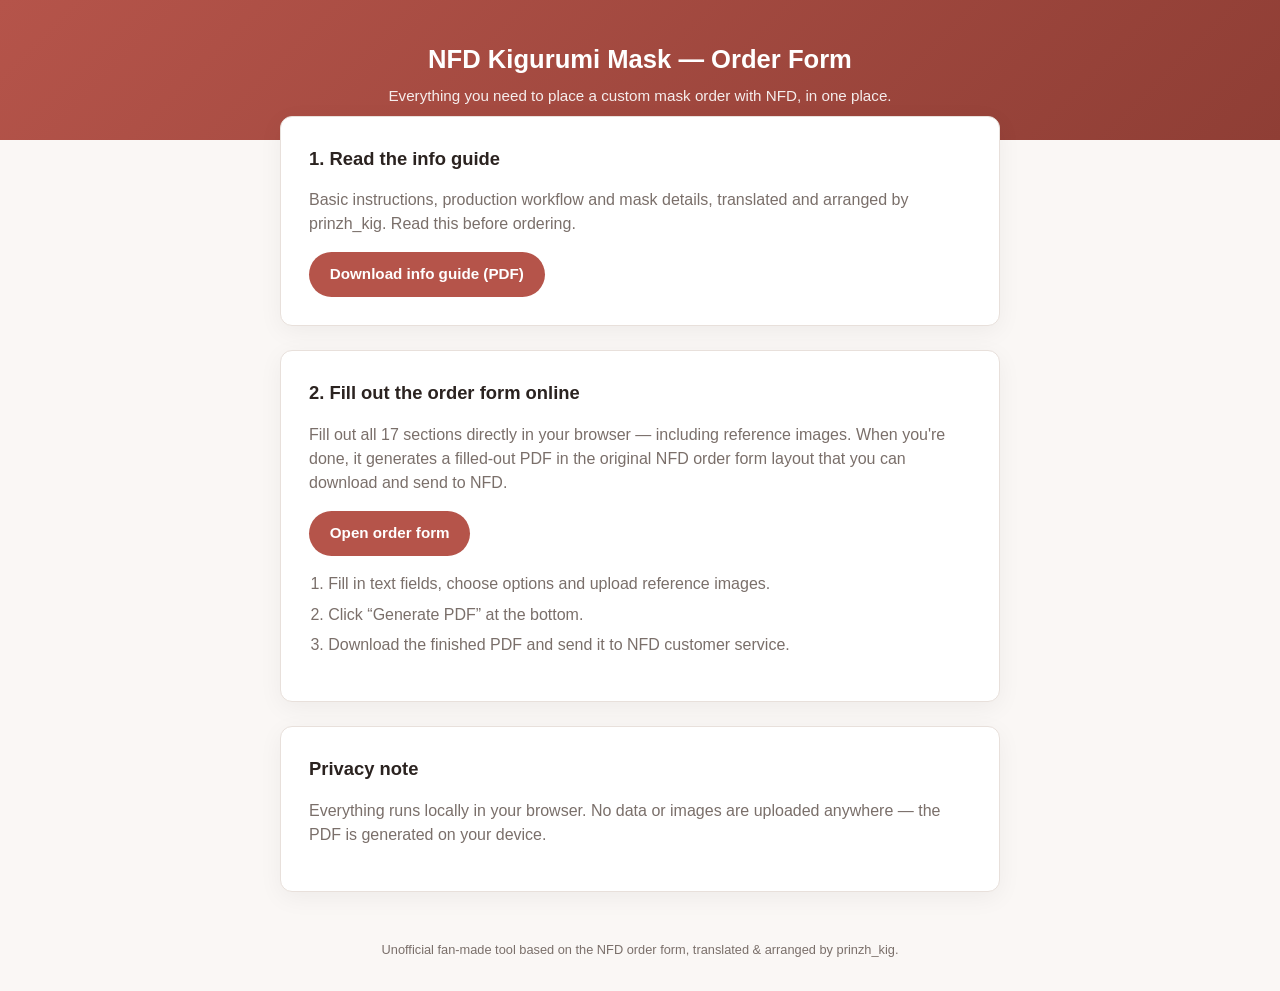
==== index.html @ 514616ec "Add files via upload" ====
<!DOCTYPE html>
<html lang="en">
<head>
<meta charset="UTF-8">
<meta name="viewport" content="width=device-width, initial-scale=1.0">
<title>NFD Kigurumi Mask Order</title>
<link rel="stylesheet" href="style.css">
</head>
<body>
<header class="site-header">
  <h1>NFD Kigurumi Mask &mdash; Order Form</h1>
  <p>Everything you need to place a custom mask order with NFD, in one place.</p>
</header>

<main>
  <div class="card">
    <h2>1. Read the info guide</h2>
    <p>Basic instructions, production workflow and mask details, translated and arranged by prinzh_kig. Read this before ordering.</p>
    <a class="btn" href="NFD-Info-Guide.pdf" download>Download info guide (PDF)</a>
  </div>

  <div class="card">
    <h2>2. Fill out the order form online</h2>
    <p>Fill out all 17 sections directly in your browser &mdash; including reference images. When you're done, it generates a filled-out PDF in the original NFD order form layout that you can download and send to NFD.</p>
    <a class="btn" href="order-form.html">Open order form</a>
    <ol class="steps" style="margin-top:1rem;">
      <li>Fill in text fields, choose options and upload reference images.</li>
      <li>Click &ldquo;Generate PDF&rdquo; at the bottom.</li>
      <li>Download the finished PDF and send it to NFD customer service.</li>
    </ol>
  </div>

  <div class="card">
    <h2>Privacy note</h2>
    <p>Everything runs locally in your browser. No data or images are uploaded anywhere &mdash; the PDF is generated on your device.</p>
  </div>
</main>

<footer>
  Unofficial fan-made tool based on the NFD order form, translated &amp; arranged by prinzh_kig.
</footer>
</body>
</html>
---- style.css ----
:root {
  --bg: #faf7f5;
  --card: #ffffff;
  --ink: #2b2320;
  --muted: #7a6f6a;
  --accent: #b5544a;
  --accent-dark: #8f3e35;
  --border: #e8e0db;
  --ok: #3a7d5c;
  --radius: 12px;
}

* { box-sizing: border-box; }

body {
  margin: 0;
  font-family: -apple-system, BlinkMacSystemFont, "Segoe UI", Roboto, Helvetica, Arial, sans-serif;
  background: var(--bg);
  color: var(--ink);
  line-height: 1.5;
}

header.site-header {
  background: linear-gradient(135deg, var(--accent), var(--accent-dark));
  color: #fff;
  padding: 2.5rem 1.5rem 2rem;
  text-align: center;
}

header.site-header h1 {
  margin: 0 0 .4rem;
  font-size: 1.6rem;
}

header.site-header p {
  margin: 0;
  opacity: .9;
  font-size: .95rem;
}

main {
  max-width: 760px;
  margin: -1.5rem auto 3rem;
  padding: 0 1.25rem;
}

.card {
  background: var(--card);
  border: 1px solid var(--border);
  border-radius: var(--radius);
  padding: 1.75rem;
  margin-bottom: 1.5rem;
  box-shadow: 0 6px 24px rgba(0,0,0,.05);
}

.card h2 {
  margin-top: 0;
  font-size: 1.15rem;
}

.card p { color: var(--muted); }

.btn {
  display: inline-flex;
  align-items: center;
  gap: .5rem;
  background: var(--accent);
  color: #fff;
  text-decoration: none;
  padding: .7rem 1.3rem;
  border-radius: 999px;
  font-weight: 600;
  font-size: .95rem;
  border: none;
  cursor: pointer;
  transition: background .15s ease;
}

.btn:hover { background: var(--accent-dark); }

.btn.secondary {
  background: transparent;
  color: var(--accent);
  border: 1.5px solid var(--accent);
}

.btn.secondary:hover { background: #fdf1ef; }

.btn:disabled { opacity: .5; cursor: not-allowed; }

.steps {
  padding-left: 1.2rem;
  color: var(--muted);
}

.steps li { margin-bottom: .4rem; }

footer {
  text-align: center;
  color: var(--muted);
  font-size: .8rem;
  padding-bottom: 2rem;
}

/* ---- form page ---- */

.form-header {
  position: sticky;
  top: 0;
  z-index: 10;
  background: rgba(250,247,245,.92);
  backdrop-filter: blur(6px);
  border-bottom: 1px solid var(--border);
  padding: .8rem 1.25rem;
  display: flex;
  justify-content: space-between;
  align-items: center;
}

.form-header a { color: var(--accent-dark); font-size: .85rem; text-decoration: none; }

fieldset.q {
  border: 1px solid var(--border);
  border-radius: var(--radius);
  padding: 1.1rem 1.3rem 1.3rem;
  margin: 0 0 1.1rem;
  background: var(--card);
}

fieldset.q legend {
  font-weight: 600;
  padding: 0 .4rem;
  font-size: .97rem;
}

.zh { color: var(--muted); font-weight: 400; font-size: .9em; }

.hint {
  color: var(--muted);
  font-size: .85rem;
  margin: -.3rem 0 .7rem;
}

.required-mark { color: var(--accent); font-weight: 700; }

label.opt {
  display: flex;
  align-items: center;
  gap: .55rem;
  padding: .35rem 0;
  cursor: pointer;
  font-size: .95rem;
}

input[type="text"], input[type="number"], input[type="email"] {
  width: 100%;
  padding: .55rem .7rem;
  border: 1px solid var(--border);
  border-radius: 8px;
  font-size: .95rem;
  font-family: inherit;
  background: #fffefe;
}

.num-row {
  display: flex;
  align-items: center;
  gap: .6rem;
  margin-bottom: .55rem;
}
.num-row label { flex: 0 0 230px; font-size: .92rem; }
.num-row input { flex: 1; }
.num-row .unit { color: var(--muted); font-size: .85rem; width: 2rem; }

.file-drop {
  border: 1.5px dashed var(--border);
  border-radius: 10px;
  padding: .9rem;
  text-align: center;
  font-size: .88rem;
  color: var(--muted);
  cursor: pointer;
  background: #fffefe;
}
.file-drop:hover { border-color: var(--accent); color: var(--accent-dark); }
.file-drop input { display: none; }

.thumbs {
  display: flex;
  flex-wrap: wrap;
  gap: .5rem;
  margin-top: .6rem;
}
.thumb {
  position: relative;
  width: 78px; height: 78px;
  border-radius: 8px;
  overflow: hidden;
  border: 1px solid var(--border);
}
.thumb img { width: 100%; height: 100%; object-fit: cover; display: block; }
.thumb button {
  position: absolute; top: 2px; right: 2px;
  background: rgba(0,0,0,.6); color: #fff; border: none;
  width: 18px; height: 18px; border-radius: 50%;
  font-size: 11px; line-height: 1; cursor: pointer;
}

.conditional { display: none; margin-top: .6rem; padding-top: .6rem; border-top: 1px dashed var(--border); }
.conditional.show { display: block; }

.submit-bar {
  position: sticky;
  bottom: 0;
  background: rgba(250,247,245,.95);
  backdrop-filter: blur(6px);
  border-top: 1px solid var(--border);
  padding: 1rem 1.25rem calc(1rem + env(safe-area-inset-bottom));
  display: flex;
  flex-direction: column;
  gap: .5rem;
  align-items: center;
}

.status {
  font-size: .85rem;
  color: var(--muted);
  text-align: center;
  min-height: 1.1em;
}
.status.error { color: var(--accent-dark); font-weight: 600; }
.status.ok { color: var(--ok); font-weight: 600; }

.progress {
  width: 100%;
  max-width: 760px;
}

.form-wrap { padding-bottom: 6rem; }
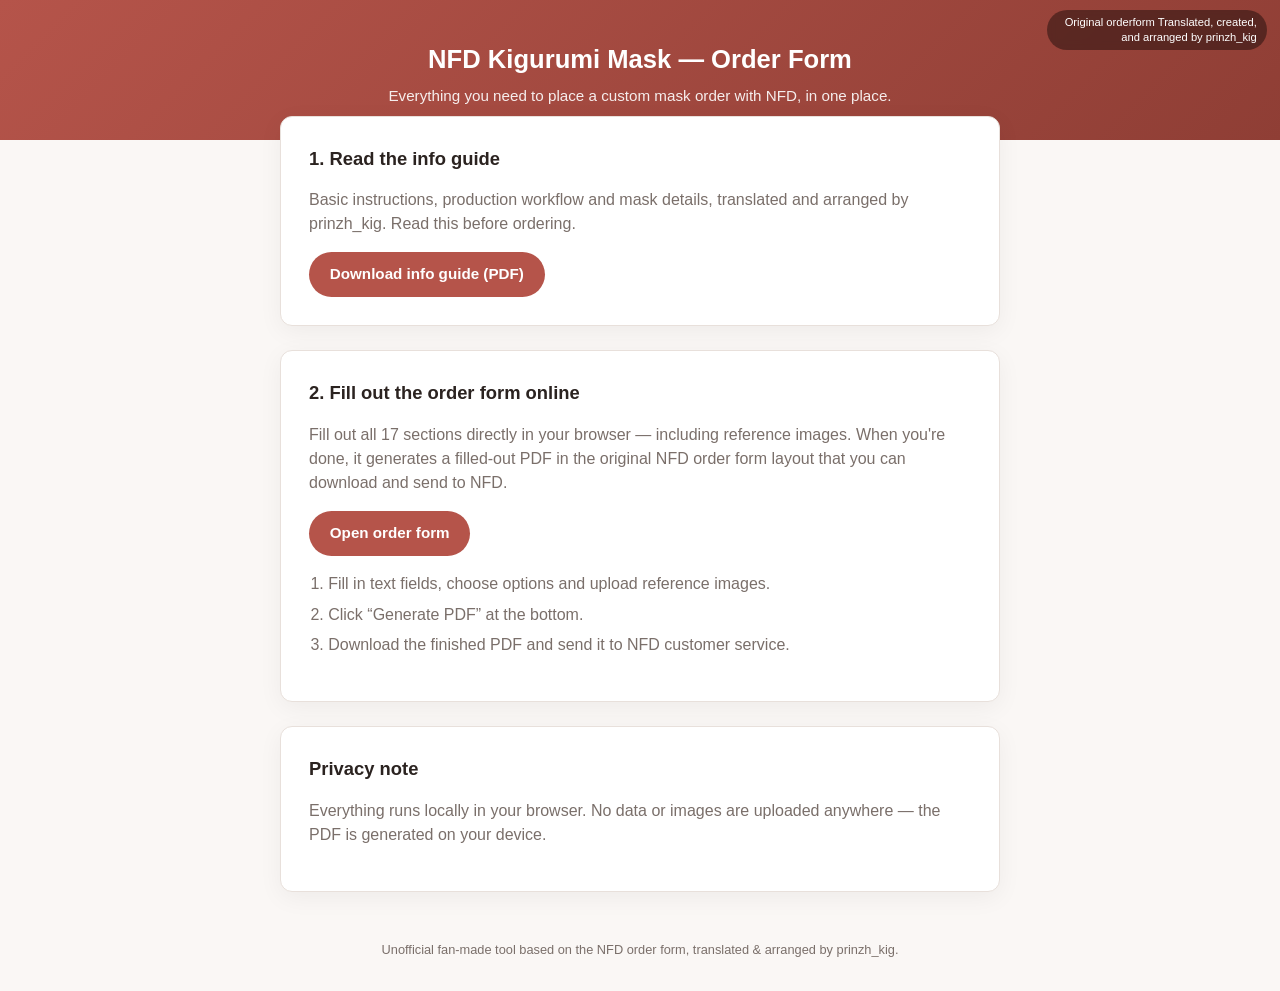
==== commit 041d2f2a: "Add files via upload" ====
--- a/index.html
+++ b/index.html
@@ -7,6 +7,7 @@
 <link rel="stylesheet" href="style.css">
 </head>
 <body>
+<div class="credit-badge">Original orderform Translated, created, and arranged by prinzh_kig</div>
 <header class="site-header">
   <h1>NFD Kigurumi Mask &mdash; Order Form</h1>
   <p>Everything you need to place a custom mask order with NFD, in one place.</p>
--- a/style.css
+++ b/style.css
@@ -12,6 +12,22 @@
 
 * { box-sizing: border-box; }
 
+.credit-badge {
+  position: fixed;
+  top: .6rem;
+  right: .8rem;
+  z-index: 50;
+  background: rgba(0,0,0,.4);
+  color: #fff;
+  font-size: .7rem;
+  line-height: 1.3;
+  padding: .35rem .65rem;
+  border-radius: 999px;
+  max-width: 220px;
+  text-align: right;
+  backdrop-filter: blur(4px);
+}
+
 body {
   margin: 0;
   font-family: -apple-system, BlinkMacSystemFont, "Segoe UI", Roboto, Helvetica, Arial, sans-serif;
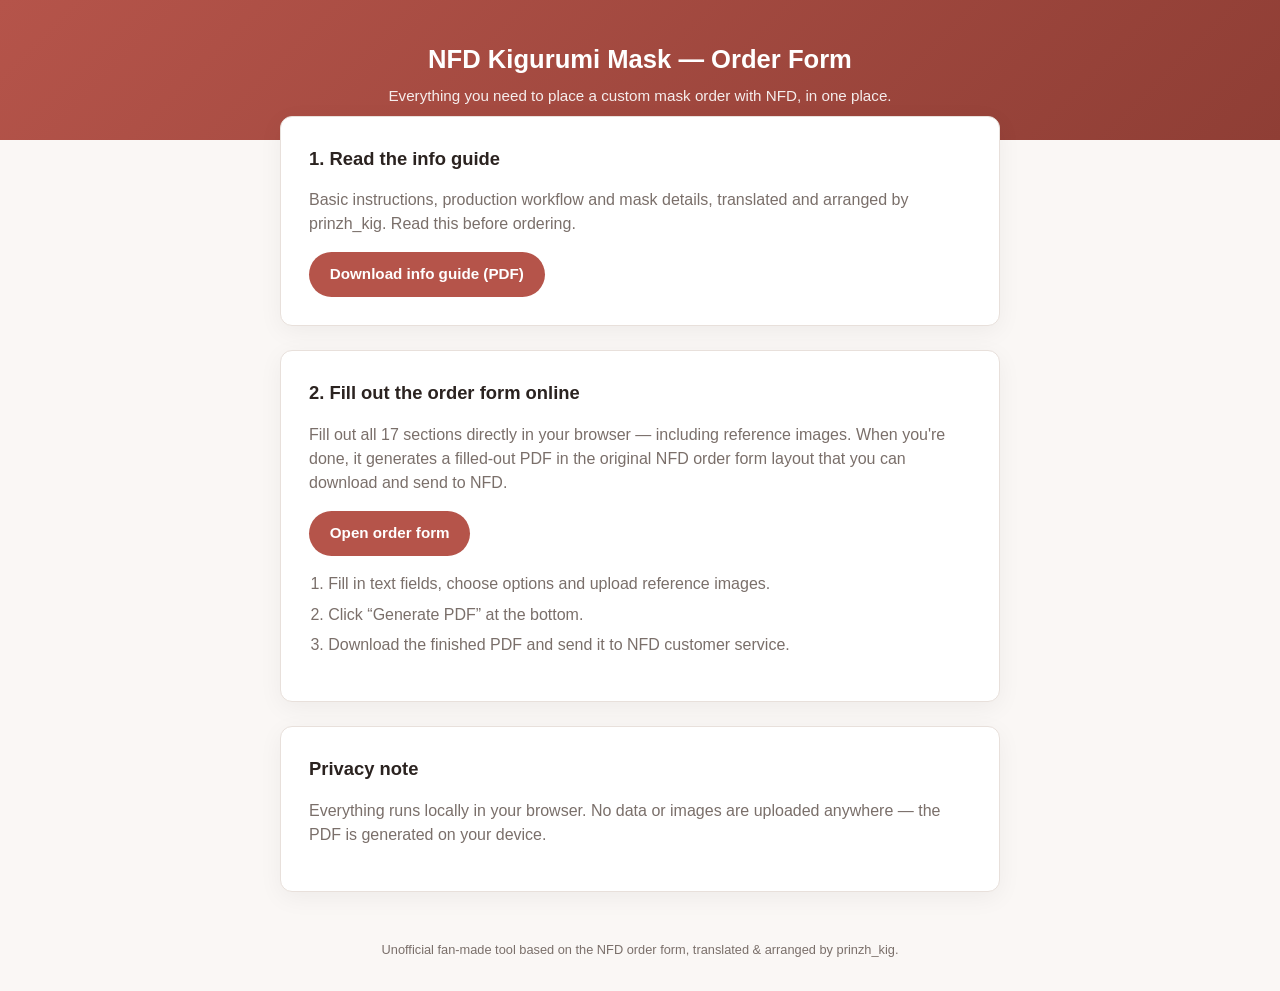
==== commit e9455221: "Add files via upload" ====
--- a/index.html
+++ b/index.html
@@ -7,7 +7,6 @@
 <link rel="stylesheet" href="style.css">
 </head>
 <body>
-<div class="credit-badge">Original orderform Translated, created, and arranged by prinzh_kig</div>
 <header class="site-header">
   <h1>NFD Kigurumi Mask &mdash; Order Form</h1>
   <p>Everything you need to place a custom mask order with NFD, in one place.</p>
